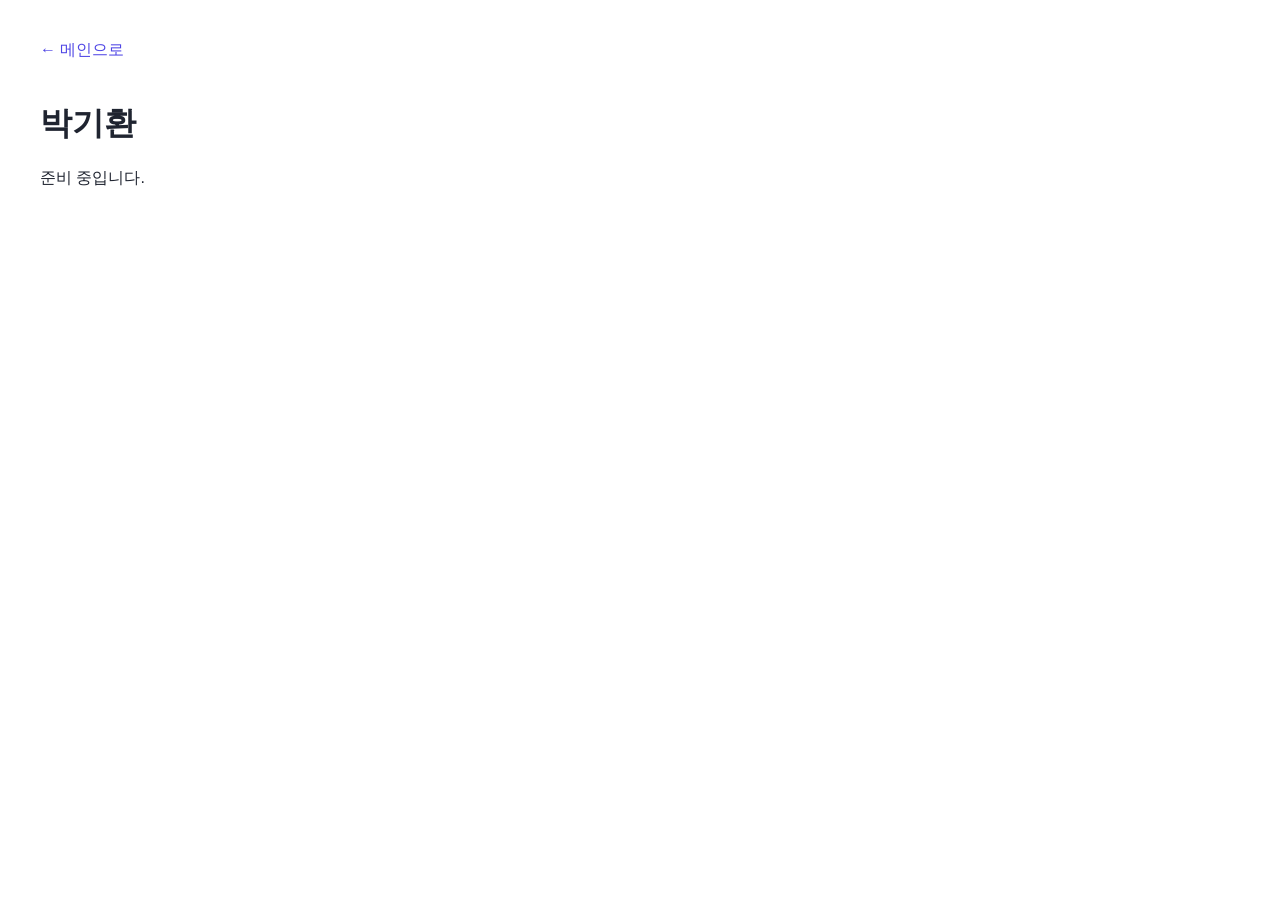
==== gihwan.html @ 1e017cde "Add main page linking to participant pages Co-Authored-By: Claude Sonnet 5 <noreply@anthropic.com>" ====
<!DOCTYPE html>
<html lang="ko">
<head>
<meta charset="UTF-8">
<meta name="viewport" content="width=device-width, initial-scale=1.0">
<title>박기환</title>
<style>
  body { font-family: "Segoe UI", "Malgun Gothic", sans-serif; margin: 40px; color: #1f2430; }
  a.back { display: inline-block; margin-bottom: 20px; color: #4f46e5; text-decoration: none; }
</style>
</head>
<body>
  <a class="back" href="index.html">&larr; 메인으로</a>
  <h1>박기환</h1>
  <p>준비 중입니다.</p>
</body>
</html>
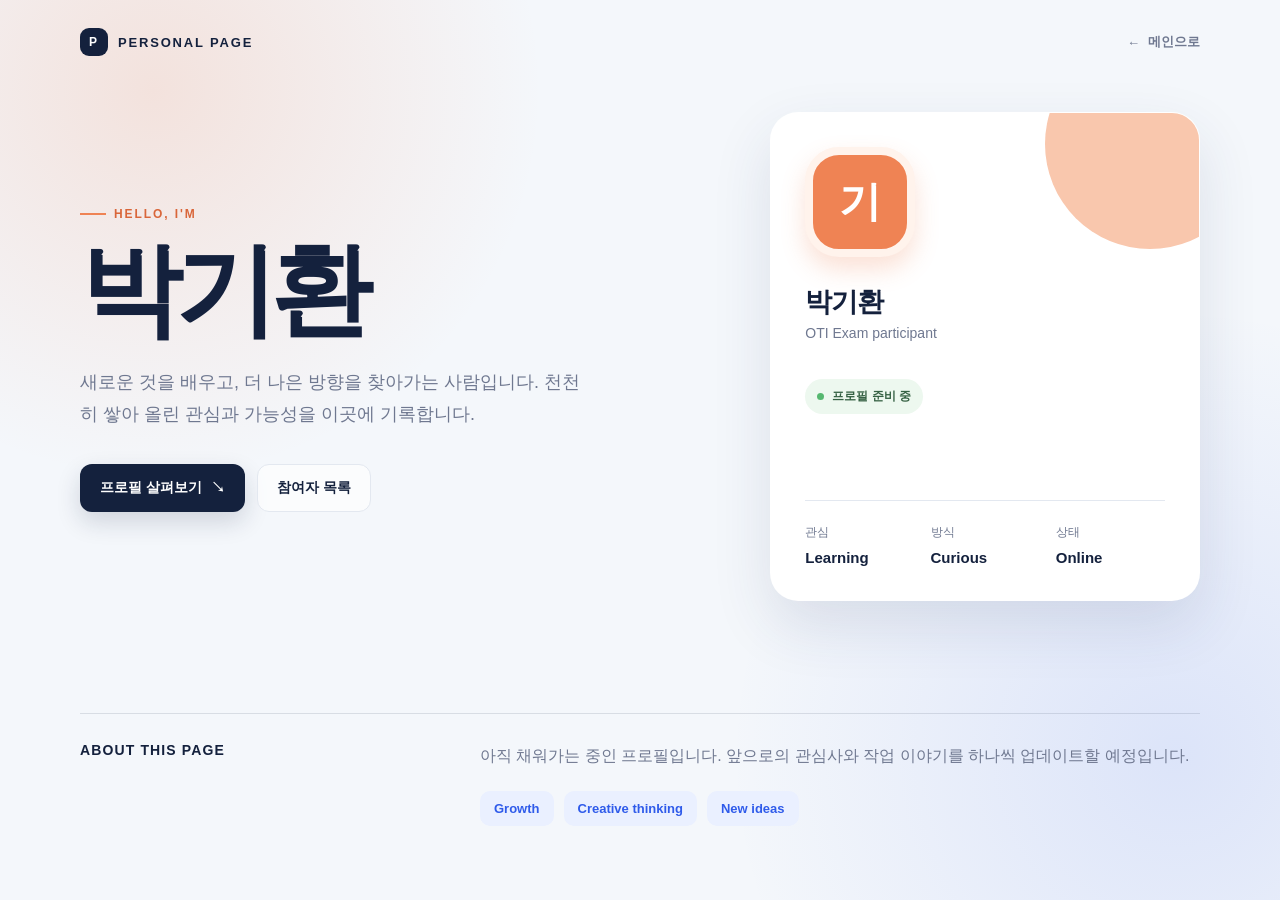
==== commit dc55388e: "Complete vibe coding design for gihwan.html" ====
--- a/gihwan.html
+++ b/gihwan.html
@@ -3,15 +3,303 @@
 <head>
 <meta charset="UTF-8">
 <meta name="viewport" content="width=device-width, initial-scale=1.0">
-<title>박기환</title>
+<meta name="description" content="박기환의 프로필 페이지">
+<title>박기환 | Profile</title>
 <style>
-  body { font-family: "Segoe UI", "Malgun Gothic", sans-serif; margin: 40px; color: #1f2430; }
-  a.back { display: inline-block; margin-bottom: 20px; color: #4f46e5; text-decoration: none; }
+  :root {
+    --ink: #14213d;
+    --muted: #6f7890;
+    --paper: #f4f7fb;
+    --white: #ffffff;
+    --line: #e3e8f0;
+    --accent: #ef8354;
+    --accent-dark: #d9663a;
+    --blue: #2f5bea;
+  }
+
+  * { box-sizing: border-box; }
+
+  body {
+    min-height: 100vh;
+    margin: 0;
+    color: var(--ink);
+    font-family: "Pretendard", "Apple SD Gothic Neo", "Malgun Gothic", sans-serif;
+    background:
+      radial-gradient(circle at 12% 10%, rgba(239, 131, 84, 0.18), transparent 28%),
+      radial-gradient(circle at 92% 84%, rgba(47, 91, 234, 0.12), transparent 32%),
+      var(--paper);
+  }
+
+  a { color: inherit; }
+
+  .page {
+    width: min(1120px, calc(100% - 48px));
+    margin: 0 auto;
+    padding: 28px 0 48px;
+  }
+
+  .topbar {
+    display: flex;
+    align-items: center;
+    justify-content: space-between;
+    margin-bottom: 56px;
+  }
+
+  .brand {
+    display: inline-flex;
+    align-items: center;
+    gap: 10px;
+    font-size: 13px;
+    font-weight: 800;
+    letter-spacing: 0.14em;
+    text-decoration: none;
+    text-transform: uppercase;
+  }
+
+  .brand-mark {
+    width: 28px;
+    height: 28px;
+    display: grid;
+    place-items: center;
+    border-radius: 9px;
+    color: var(--white);
+    background: var(--ink);
+    font-size: 12px;
+  }
+
+  .back {
+    display: inline-flex;
+    align-items: center;
+    gap: 8px;
+    color: var(--muted);
+    font-size: 13px;
+    font-weight: 700;
+    text-decoration: none;
+    transition: color 180ms ease, transform 180ms ease;
+  }
+
+  .back:hover { color: var(--ink); transform: translateX(-3px); }
+
+  .profile {
+    display: grid;
+    grid-template-columns: minmax(0, 1.18fr) minmax(320px, 0.82fr);
+    gap: 72px;
+    align-items: center;
+  }
+
+  .eyebrow {
+    display: inline-flex;
+    align-items: center;
+    gap: 8px;
+    margin: 0 0 20px;
+    color: var(--accent-dark);
+    font-size: 12px;
+    font-weight: 800;
+    letter-spacing: 0.16em;
+    text-transform: uppercase;
+  }
+
+  .eyebrow::before {
+    width: 26px;
+    height: 2px;
+    display: inline-block;
+    background: var(--accent);
+    content: "";
+  }
+
+  h1 {
+    max-width: 640px;
+    margin: 0;
+    font-size: clamp(54px, 8vw, 104px);
+    font-weight: 900;
+    letter-spacing: -0.07em;
+    line-height: 0.96;
+  }
+
+  .intro {
+    max-width: 510px;
+    margin: 28px 0 0;
+    color: var(--muted);
+    font-size: 18px;
+    line-height: 1.75;
+  }
+
+  .actions {
+    display: flex;
+    flex-wrap: wrap;
+    gap: 12px;
+    margin-top: 34px;
+  }
+
+  .button {
+    display: inline-flex;
+    align-items: center;
+    gap: 9px;
+    min-height: 48px;
+    padding: 0 19px;
+    border: 1px solid transparent;
+    border-radius: 12px;
+    font-size: 14px;
+    font-weight: 800;
+    text-decoration: none;
+    transition: transform 180ms ease, box-shadow 180ms ease, background 180ms ease;
+  }
+
+  .button.primary {
+    color: var(--white);
+    background: var(--ink);
+    box-shadow: 0 10px 24px rgba(20, 33, 61, 0.16);
+  }
+
+  .button.secondary { border-color: var(--line); background: rgba(255, 255, 255, 0.65); }
+  .button:hover { transform: translateY(-3px); }
+  .button.primary:hover { background: #23355d; box-shadow: 0 14px 28px rgba(20, 33, 61, 0.2); }
+
+  .profile-card {
+    position: relative;
+    min-height: 410px;
+    padding: 34px;
+    overflow: hidden;
+    border: 1px solid rgba(255, 255, 255, 0.8);
+    border-radius: 28px;
+    background: var(--white);
+    box-shadow: 0 24px 60px rgba(39, 61, 100, 0.12);
+  }
+
+  .profile-card::before {
+    position: absolute;
+    top: -74px;
+    right: -56px;
+    width: 210px;
+    height: 210px;
+    border-radius: 50%;
+    background: #f9c7ad;
+    content: "";
+  }
+
+  .avatar {
+    position: relative;
+    z-index: 1;
+    width: 110px;
+    height: 110px;
+    display: grid;
+    place-items: center;
+    border: 8px solid #fff3ec;
+    border-radius: 34px;
+    color: var(--white);
+    background: var(--accent);
+    font-size: 42px;
+    font-weight: 900;
+    box-shadow: 0 12px 24px rgba(239, 131, 84, 0.24);
+  }
+
+  .card-name { margin: 27px 0 5px; font-size: 27px; letter-spacing: -0.04em; }
+  .card-role { margin: 0; color: var(--muted); font-size: 14px; }
+
+  .status {
+    display: inline-flex;
+    align-items: center;
+    gap: 8px;
+    margin-top: 38px;
+    padding: 9px 12px;
+    border-radius: 100px;
+    color: #356143;
+    background: #edf8ef;
+    font-size: 12px;
+    font-weight: 800;
+  }
+
+  .status::before { width: 7px; height: 7px; border-radius: 50%; background: #56b870; content: ""; }
+
+  .details {
+    display: grid;
+    grid-template-columns: repeat(3, 1fr);
+    gap: 16px;
+    margin-top: 86px;
+    padding-top: 23px;
+    border-top: 1px solid var(--line);
+  }
+
+  .detail-label { margin: 0 0 8px; color: var(--muted); font-size: 12px; }
+  .detail-value { margin: 0; font-size: 15px; font-weight: 800; }
+
+  .section {
+    display: grid;
+    grid-template-columns: 1fr 2fr;
+    gap: 40px;
+    margin-top: 112px;
+    padding-top: 28px;
+    border-top: 1px solid rgba(20, 33, 61, 0.12);
+  }
+
+  .section-title { margin: 0; font-size: 14px; letter-spacing: 0.08em; text-transform: uppercase; }
+  .section-copy { margin: 0; color: var(--muted); font-size: 16px; line-height: 1.8; }
+
+  .tags { display: flex; flex-wrap: wrap; gap: 10px; margin-top: 20px; }
+  .tag { padding: 10px 14px; border-radius: 10px; color: var(--blue); background: #eaf0ff; font-size: 13px; font-weight: 800; }
+
+  @media (max-width: 760px) {
+    .page { width: min(100% - 32px, 560px); padding-top: 20px; }
+    .topbar { margin-bottom: 44px; }
+    .profile { grid-template-columns: 1fr; gap: 42px; }
+    h1 { font-size: clamp(58px, 17vw, 88px); }
+    .intro { font-size: 16px; }
+    .profile-card { min-height: 0; padding: 27px; }
+    .details { margin-top: 58px; }
+    .section { grid-template-columns: 1fr; gap: 18px; margin-top: 72px; }
+  }
+
+  @media (max-width: 420px) {
+    .brand { letter-spacing: 0.08em; }
+    .back { font-size: 0; }
+    .back::before { content: "←"; font-size: 22px; }
+    .details { gap: 10px; }
+    .detail-value { font-size: 14px; }
+  }
 </style>
 </head>
 <body>
-  <a class="back" href="index.html">&larr; 메인으로</a>
-  <h1>박기환</h1>
-  <p>준비 중입니다.</p>
+  <main class="page">
+    <nav class="topbar" aria-label="페이지 탐색">
+      <a class="brand" href="index.html"><span class="brand-mark">P</span> Personal page</a>
+      <a class="back" href="index.html"><span aria-hidden="true">←</span> 메인으로</a>
+    </nav>
+
+    <section class="profile" aria-labelledby="profile-title">
+      <div class="hero-copy">
+        <p class="eyebrow">Hello, I'm</p>
+        <h1 id="profile-title">박기환</h1>
+        <p class="intro">새로운 것을 배우고, 더 나은 방향을 찾아가는 사람입니다. 천천히 쌓아 올린 관심과 가능성을 이곳에 기록합니다.</p>
+        <div class="actions">
+          <a class="button primary" href="#about">프로필 살펴보기 <span aria-hidden="true">↘</span></a>
+          <a class="button secondary" href="index.html">참여자 목록</a>
+        </div>
+      </div>
+
+      <aside class="profile-card" aria-label="박기환 프로필 요약">
+        <div class="avatar" aria-hidden="true">기</div>
+        <h2 class="card-name">박기환</h2>
+        <p class="card-role">OTI Exam participant</p>
+        <div class="status">프로필 준비 중</div>
+        <div class="details">
+          <div><p class="detail-label">관심</p><p class="detail-value">Learning</p></div>
+          <div><p class="detail-label">방식</p><p class="detail-value">Curious</p></div>
+          <div><p class="detail-label">상태</p><p class="detail-value">Online</p></div>
+        </div>
+      </aside>
+    </section>
+
+    <section class="section" id="about" aria-labelledby="about-title">
+      <h2 class="section-title" id="about-title">About this page</h2>
+      <div>
+        <p class="section-copy">아직 채워가는 중인 프로필입니다. 앞으로의 관심사와 작업 이야기를 하나씩 업데이트할 예정입니다.</p>
+        <div class="tags" aria-label="관심 키워드">
+          <span class="tag">Growth</span>
+          <span class="tag">Creative thinking</span>
+          <span class="tag">New ideas</span>
+        </div>
+      </div>
+    </section>
+  </main>
 </body>
 </html>
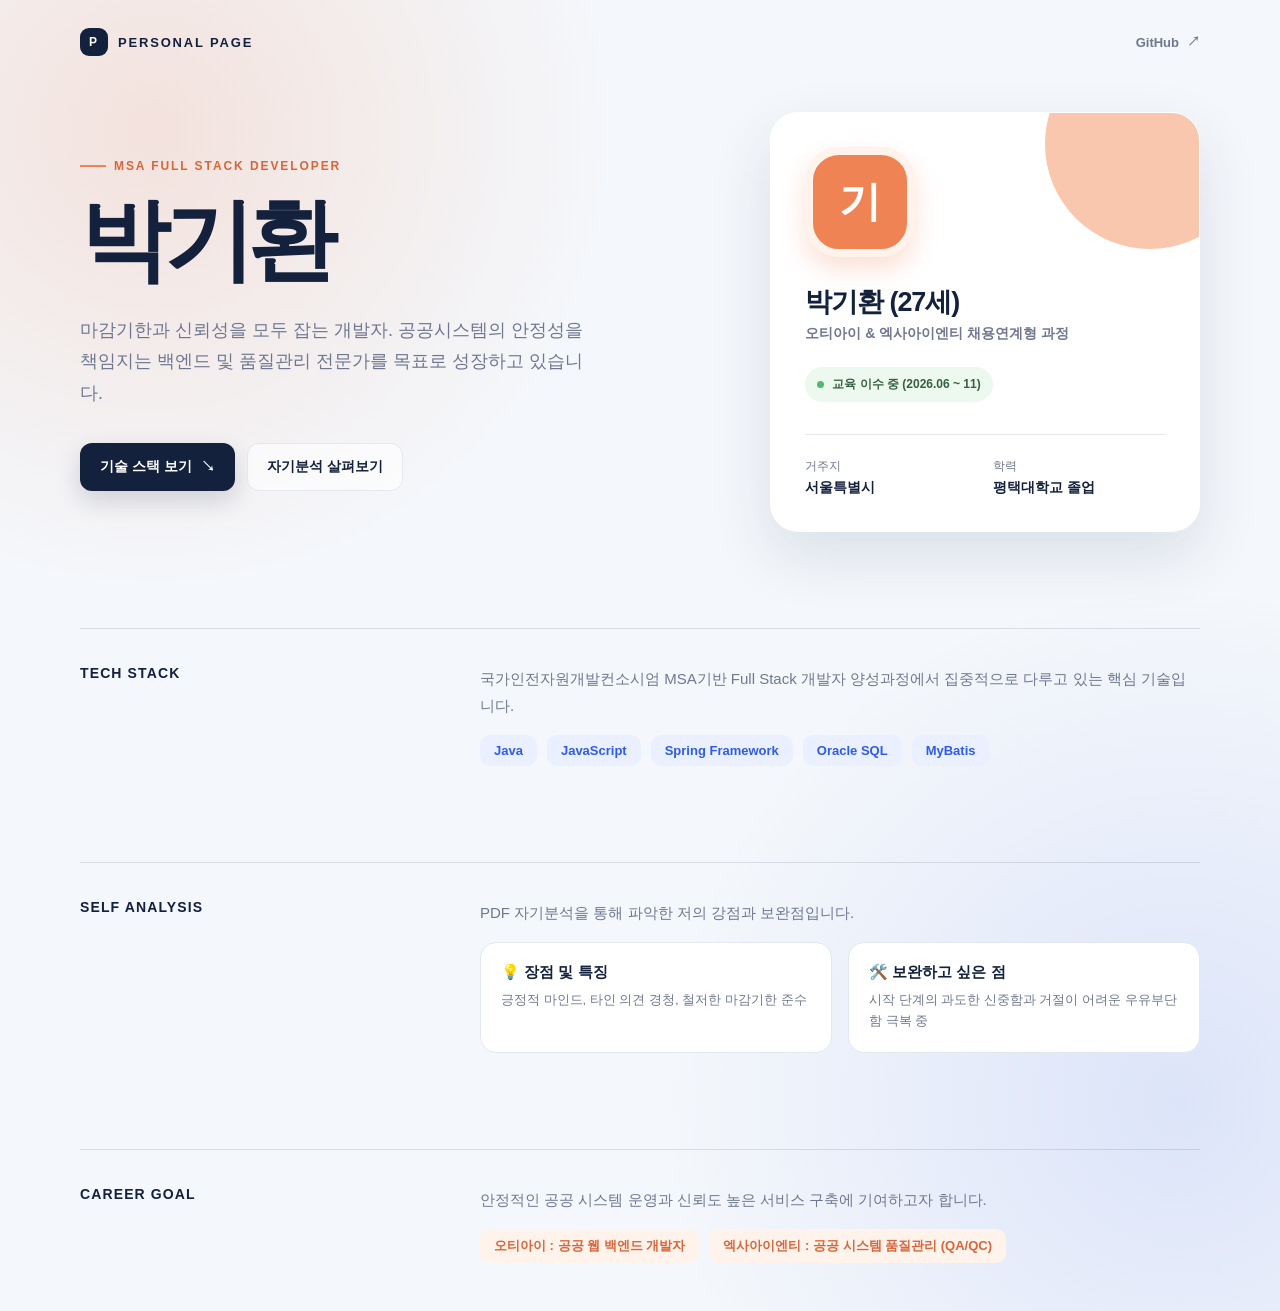
==== commit acda7eb0: "t수정ㄹㅇ1" ====
--- a/gihwan.html
+++ b/gihwan.html
@@ -3,8 +3,8 @@
 <head>
 <meta charset="UTF-8">
 <meta name="viewport" content="width=device-width, initial-scale=1.0">
-<meta name="description" content="박기환의 프로필 페이지">
-<title>박기환 | Profile</title>
+<meta name="description" content="박기환의 프로필 및 자기분석 페이지">
+<title>박기환 | Profile & Self-Analysis</title>
 <style>
   :root {
     --ink: #14213d;
@@ -30,7 +30,7 @@
       var(--paper);
   }
 
-  a { color: inherit; }
+  a { color: inherit; text-decoration: none; }
 
   .page {
     width: min(1120px, calc(100% - 48px));
@@ -52,7 +52,6 @@
     font-size: 13px;
     font-weight: 800;
     letter-spacing: 0.14em;
-    text-decoration: none;
     text-transform: uppercase;
   }
 
@@ -74,7 +73,6 @@
     color: var(--muted);
     font-size: 13px;
     font-weight: 700;
-    text-decoration: none;
     transition: color 180ms ease, transform 180ms ease;
   }
 
@@ -110,10 +108,10 @@
   h1 {
     max-width: 640px;
     margin: 0;
-    font-size: clamp(54px, 8vw, 104px);
+    font-size: clamp(48px, 7vw, 90px);
     font-weight: 900;
     letter-spacing: -0.07em;
-    line-height: 0.96;
+    line-height: 1.05;
   }
 
   .intro {
@@ -141,7 +139,6 @@
     border-radius: 12px;
     font-size: 14px;
     font-weight: 800;
-    text-decoration: none;
     transition: transform 180ms ease, box-shadow 180ms ease, background 180ms ease;
   }
 
@@ -157,7 +154,6 @@
 
   .profile-card {
     position: relative;
-    min-height: 410px;
     padding: 34px;
     overflow: hidden;
     border: 1px solid rgba(255, 255, 255, 0.8);
@@ -194,13 +190,13 @@
   }
 
   .card-name { margin: 27px 0 5px; font-size: 27px; letter-spacing: -0.04em; }
-  .card-role { margin: 0; color: var(--muted); font-size: 14px; }
+  .card-role { margin: 0; color: var(--muted); font-size: 14px; font-weight: 600; }
 
   .status {
     display: inline-flex;
     align-items: center;
     gap: 8px;
-    margin-top: 38px;
+    margin-top: 24px;
     padding: 9px 12px;
     border-radius: 100px;
     color: #356143;
@@ -208,98 +204,144 @@
     font-size: 12px;
     font-weight: 800;
   }
-
   .status::before { width: 7px; height: 7px; border-radius: 50%; background: #56b870; content: ""; }
 
   .details {
     display: grid;
-    grid-template-columns: repeat(3, 1fr);
+    grid-template-columns: repeat(2, 1fr);
     gap: 16px;
-    margin-top: 86px;
+    margin-top: 32px;
     padding-top: 23px;
     border-top: 1px solid var(--line);
   }
 
-  .detail-label { margin: 0 0 8px; color: var(--muted); font-size: 12px; }
-  .detail-value { margin: 0; font-size: 15px; font-weight: 800; }
+  .detail-label { margin: 0 0 4px; color: var(--muted); font-size: 12px; }
+  .detail-value { margin: 0; font-size: 14px; font-weight: 800; }
 
   .section {
     display: grid;
     grid-template-columns: 1fr 2fr;
     gap: 40px;
-    margin-top: 112px;
-    padding-top: 28px;
+    margin-top: 96px;
+    padding-top: 36px;
     border-top: 1px solid rgba(20, 33, 61, 0.12);
   }
 
-  .section-title { margin: 0; font-size: 14px; letter-spacing: 0.08em; text-transform: uppercase; }
-  .section-copy { margin: 0; color: var(--muted); font-size: 16px; line-height: 1.8; }
-
-  .tags { display: flex; flex-wrap: wrap; gap: 10px; margin-top: 20px; }
-  .tag { padding: 10px 14px; border-radius: 10px; color: var(--blue); background: #eaf0ff; font-size: 13px; font-weight: 800; }
+  .section-title { margin: 0; font-size: 14px; letter-spacing: 0.08em; text-transform: uppercase; font-weight: 800; color: var(--ink); }
+  .section-copy { margin: 0 0 16px; color: var(--muted); font-size: 15px; line-height: 1.8; }
+
+  .tags { display: flex; flex-wrap: wrap; gap: 10px; margin-top: 16px; }
+  .tag { padding: 8px 14px; border-radius: 10px; color: var(--blue); background: #eaf0ff; font-size: 13px; font-weight: 800; }
+  .tag.accent { color: var(--accent-dark); background: #fff3ec; }
+
+  .grid-cards {
+    display: grid;
+    grid-template-columns: repeat(2, 1fr);
+    gap: 16px;
+  }
+
+  .mini-card {
+    padding: 20px;
+    background: var(--white);
+    border: 1px solid var(--line);
+    border-radius: 16px;
+  }
+  .mini-card h4 { margin: 0 0 8px; font-size: 15px; font-weight: 800; }
+  .mini-card p { margin: 0; color: var(--muted); font-size: 13px; line-height: 1.6; }
 
   @media (max-width: 760px) {
     .page { width: min(100% - 32px, 560px); padding-top: 20px; }
     .topbar { margin-bottom: 44px; }
     .profile { grid-template-columns: 1fr; gap: 42px; }
-    h1 { font-size: clamp(58px, 17vw, 88px); }
+    h1 { font-size: clamp(40px, 14vw, 70px); }
     .intro { font-size: 16px; }
-    .profile-card { min-height: 0; padding: 27px; }
-    .details { margin-top: 58px; }
+    .profile-card { padding: 27px; }
     .section { grid-template-columns: 1fr; gap: 18px; margin-top: 72px; }
-  }
-
-  @media (max-width: 420px) {
-    .brand { letter-spacing: 0.08em; }
-    .back { font-size: 0; }
-    .back::before { content: "←"; font-size: 22px; }
-    .details { gap: 10px; }
-    .detail-value { font-size: 14px; }
+    .grid-cards { grid-template-columns: 1fr; }
   }
 </style>
 </head>
 <body>
   <main class="page">
     <nav class="topbar" aria-label="페이지 탐색">
-      <a class="brand" href="index.html"><span class="brand-mark">P</span> Personal page</a>
-      <a class="back" href="index.html"><span aria-hidden="true">←</span> 메인으로</a>
+      <a class="brand" href="#"><span class="brand-mark">P</span> Personal page</a>
+      <a class="back" href="https://github.com" target="_blank">GitHub <span aria-hidden="true">↗</span></a>
     </nav>
 
+    <!-- 히어로 섹션 -->
     <section class="profile" aria-labelledby="profile-title">
       <div class="hero-copy">
-        <p class="eyebrow">Hello, I'm</p>
+        <p class="eyebrow">MSA Full Stack Developer</p>
         <h1 id="profile-title">박기환</h1>
-        <p class="intro">새로운 것을 배우고, 더 나은 방향을 찾아가는 사람입니다. 천천히 쌓아 올린 관심과 가능성을 이곳에 기록합니다.</p>
+        <p class="intro">마감기한과 신뢰성을 모두 잡는 개발자. 공공시스템의 안정성을 책임지는 백엔드 및 품질관리 전문가를 목표로 성장하고 있습니다.</p>
         <div class="actions">
-          <a class="button primary" href="#about">프로필 살펴보기 <span aria-hidden="true">↘</span></a>
-          <a class="button secondary" href="index.html">참여자 목록</a>
+          <a class="button primary" href="#skills">기술 스택 보기 <span aria-hidden="true">↘</span></a>
+          <a class="button secondary" href="#analysis">자기분석 살펴보기</a>
         </div>
       </div>
 
       <aside class="profile-card" aria-label="박기환 프로필 요약">
         <div class="avatar" aria-hidden="true">기</div>
-        <h2 class="card-name">박기환</h2>
-        <p class="card-role">OTI Exam participant</p>
-        <div class="status">프로필 준비 중</div>
+        <h2 class="card-name">박기환 (27세)</h2>
+        <p class="card-role">오티아이 & 엑사아이엔티 채용연계형 과정</p>
+        <div class="status">교육 이수 중 (2026.06 ~ 11)</div>
         <div class="details">
-          <div><p class="detail-label">관심</p><p class="detail-value">Learning</p></div>
-          <div><p class="detail-label">방식</p><p class="detail-value">Curious</p></div>
-          <div><p class="detail-label">상태</p><p class="detail-value">Online</p></div>
+          <div>
+            <p class="detail-label">거주지</p>
+            <p class="detail-value">서울특별시</p>
+          </div>
+          <div>
+            <p class="detail-label">학력</p>
+            <p class="detail-value">평택대학교 졸업</p>
+          </div>
         </div>
       </aside>
     </section>
 
-    <section class="section" id="about" aria-labelledby="about-title">
-      <h2 class="section-title" id="about-title">About this page</h2>
+    <!-- 기술 스택 섹션 -->
+    <section class="section" id="skills" aria-labelledby="skills-title">
+      <h2 class="section-title" id="skills-title">Tech Stack</h2>
       <div>
-        <p class="section-copy">아직 채워가는 중인 프로필입니다. 앞으로의 관심사와 작업 이야기를 하나씩 업데이트할 예정입니다.</p>
-        <div class="tags" aria-label="관심 키워드">
-          <span class="tag">Growth</span>
-          <span class="tag">Creative thinking</span>
-          <span class="tag">New ideas</span>
+        <p class="section-copy">국가인전자원개발컨소시엄 MSA기반 Full Stack 개발자 양성과정에서 집중적으로 다루고 있는 핵심 기술입니다.</p>
+        <div class="tags" aria-label="기술 스택 목록">
+          <span class="tag">Java</span>
+          <span class="tag">JavaScript</span>
+          <span class="tag">Spring Framework</span>
+          <span class="tag">Oracle SQL</span>
+          <span class="tag">MyBatis</span>
+        </div>
+      </div>
+    </section>
+
+    <!-- 성격 및 장단점 섹션 -->
+    <section class="section" id="analysis" aria-labelledby="analysis-title">
+      <h2 class="section-title" id="analysis-title">Self Analysis</h2>
+      <div>
+        <p class="section-copy">PDF 자기분석을 통해 파악한 저의 강점과 보완점입니다.</p>
+        <div class="grid-cards">
+          <div class="mini-card">
+            <h4>💡 장점 및 특징</h4>
+            <p>긍정적 마인드, 타인 의견 경청, 철저한 마감기한 준수</p>
+          </div>
+          <div class="mini-card">
+            <h4>🛠️ 보완하고 싶은 점</h4>
+            <p>시작 단계의 과도한 신중함과 거절이 어려운 우유부단함 극복 중</p>
+          </div>
+        </div>
+      </div>
+    </section>
+
+    <!-- 입사 희망 분야 섹션 -->
+    <section class="section" aria-labelledby="goal-title">
+      <h2 class="section-title" id="goal-title">Career Goal</h2>
+      <div>
+        <p class="section-copy">안정적인 공공 시스템 운영과 신뢰도 높은 서비스 구축에 기여하고자 합니다.</p>
+        <div class="tags">
+          <span class="tag accent">오티아이 : 공공 웹 백엔드 개발자</span>
+          <span class="tag accent">엑사아이엔티 : 공공 시스템 품질관리 (QA/QC)</span>
         </div>
       </div>
     </section>
   </main>
 </body>
-</html>
+</html>
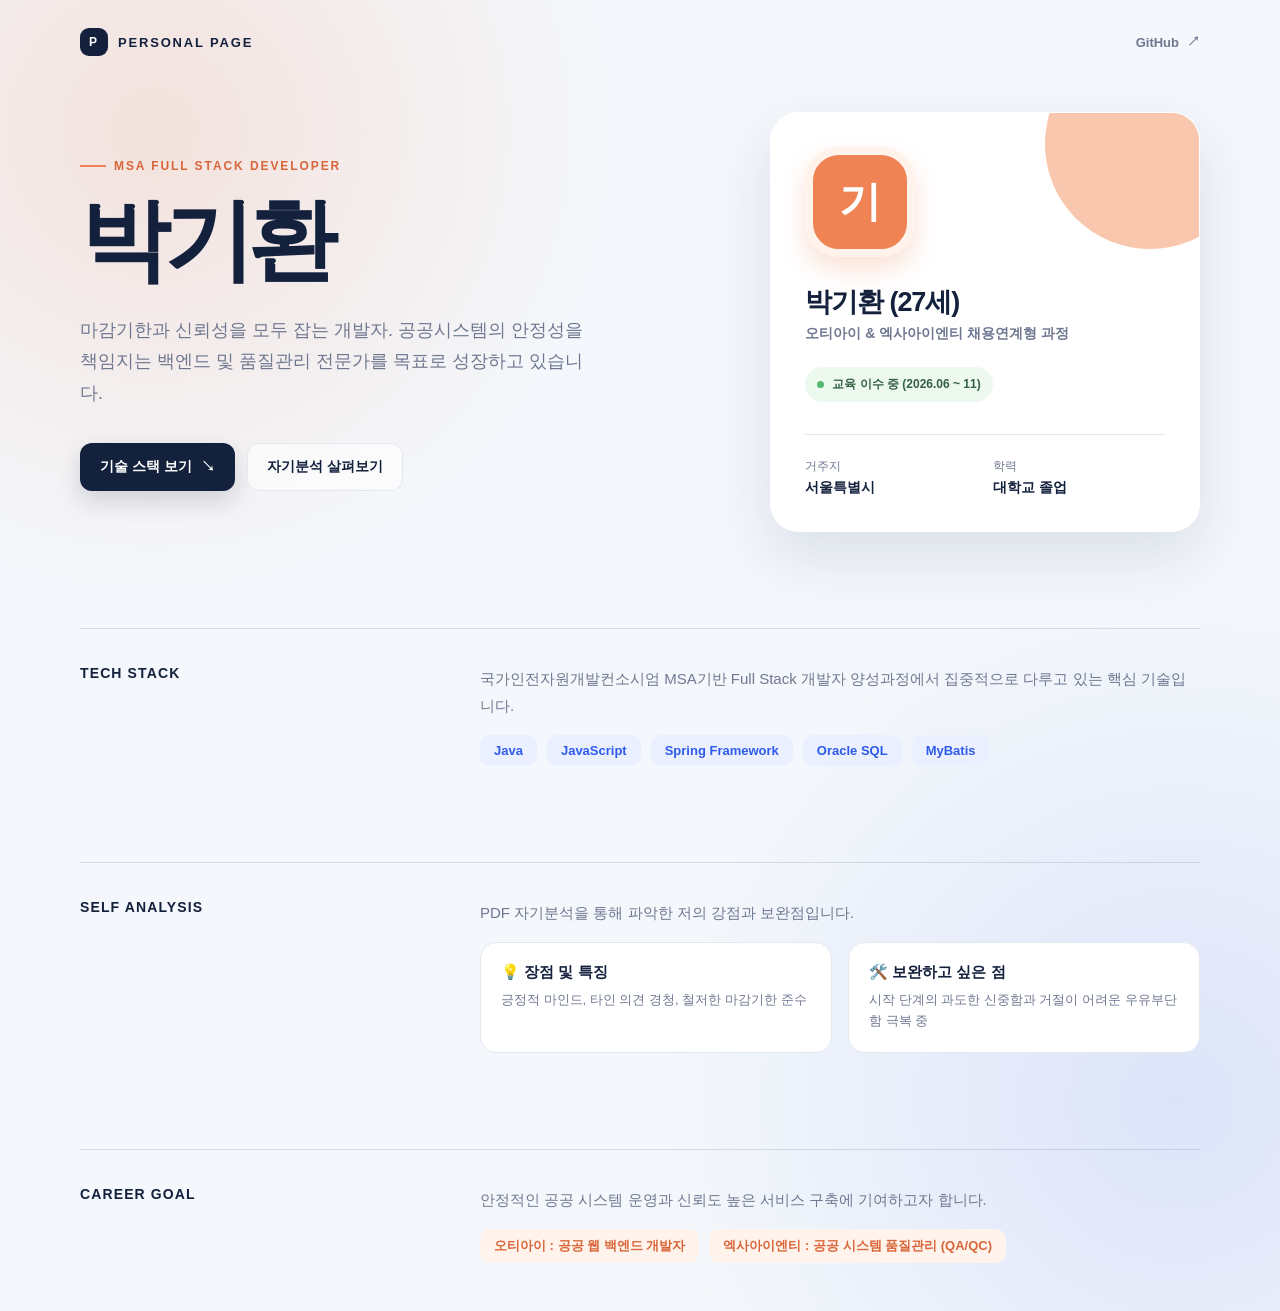
==== commit bb1e2ef2: "gihwan 수정, gihwanClode 1강 추가" ====
--- a/gihwan.html
+++ b/gihwan.html
@@ -292,7 +292,7 @@
           </div>
           <div>
             <p class="detail-label">학력</p>
-            <p class="detail-value">평택대학교 졸업</p>
+            <p class="detail-value">대학교 졸업</p>
           </div>
         </div>
       </aside>
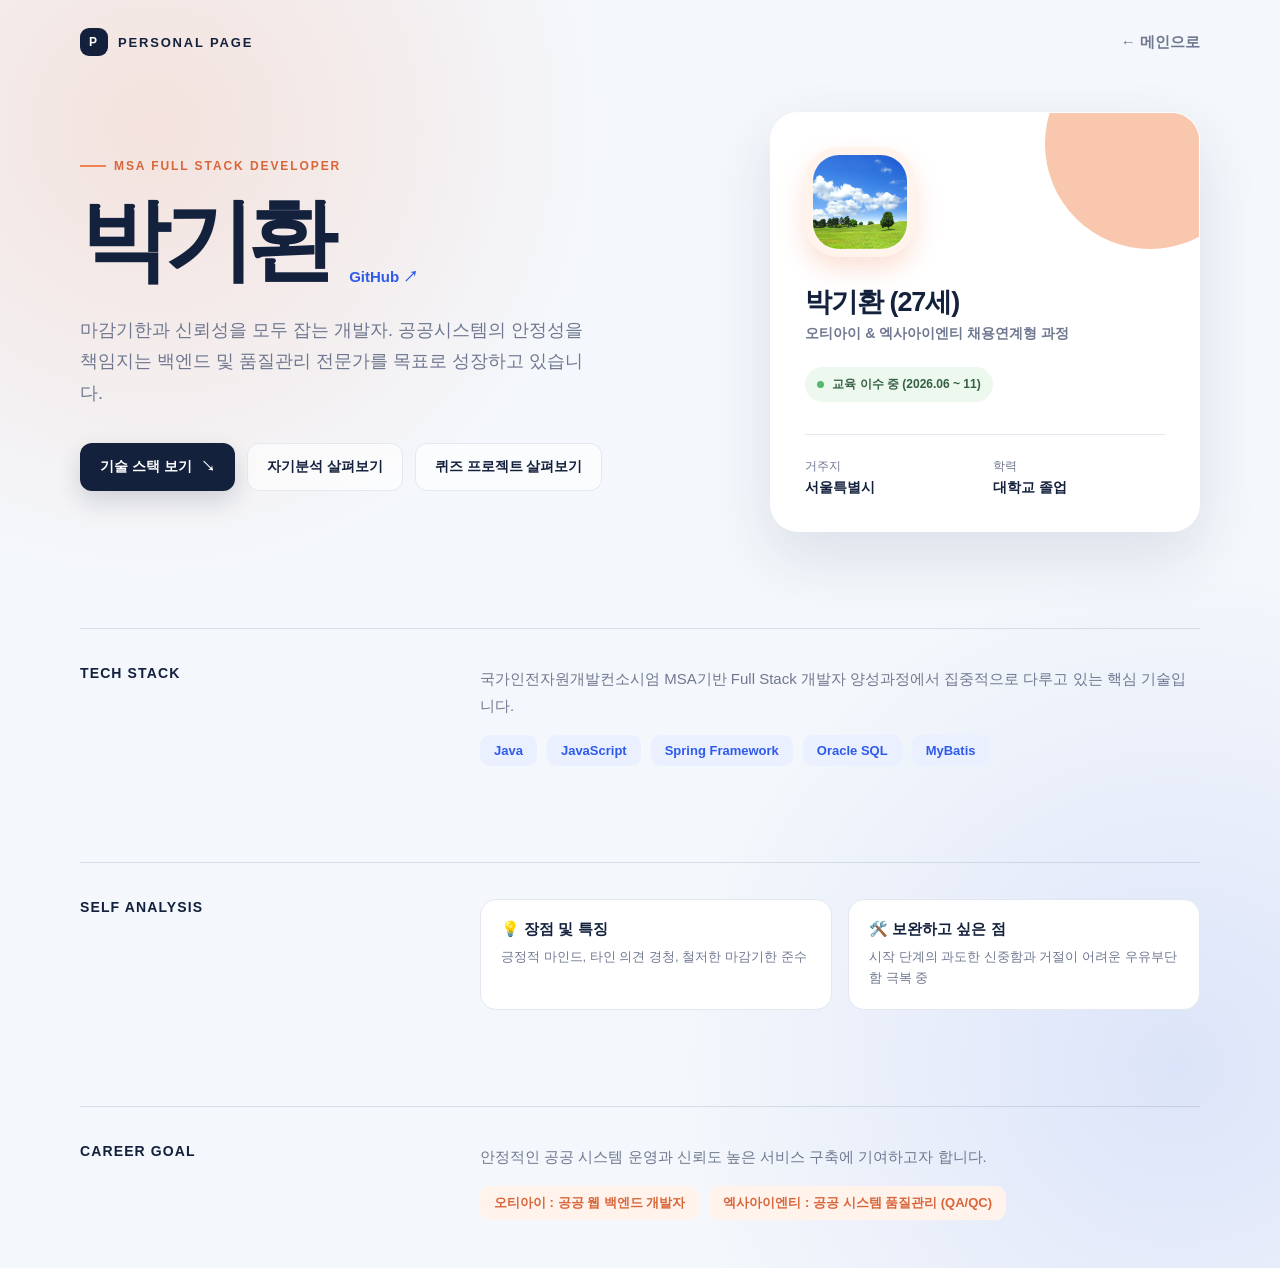
==== commit 7408bd3e: "박기환 프로필 수정" ====
--- a/gihwan.html
+++ b/gihwan.html
@@ -71,7 +71,7 @@
     align-items: center;
     gap: 8px;
     color: var(--muted);
-    font-size: 13px;
+    font-size: 15px;
     font-weight: 700;
     transition: color 180ms ease, transform 180ms ease;
   }
@@ -113,6 +113,22 @@
     letter-spacing: -0.07em;
     line-height: 1.05;
   }
+
+  .title-row {
+    display: flex;
+    align-items: flex-end;
+    flex-wrap: wrap;
+    gap: 18px;
+  }
+
+  .github-link {
+    color: var(--blue);
+    font-size: 15px;
+    font-weight: 800;
+    transition: color 180ms ease, transform 180ms ease;
+  }
+
+  .github-link:hover { color: var(--accent-dark); transform: translateY(-2px); }
 
   .intro {
     max-width: 510px;
@@ -178,14 +194,11 @@
     z-index: 1;
     width: 110px;
     height: 110px;
-    display: grid;
-    place-items: center;
+    display: block;
+    object-fit: cover;
     border: 8px solid #fff3ec;
     border-radius: 34px;
-    color: var(--white);
     background: var(--accent);
-    font-size: 42px;
-    font-weight: 900;
     box-shadow: 0 12px 24px rgba(239, 131, 84, 0.24);
   }
 
@@ -265,23 +278,29 @@
   <main class="page">
     <nav class="topbar" aria-label="페이지 탐색">
       <a class="brand" href="#"><span class="brand-mark">P</span> Personal page</a>
-      <a class="back" href="https://github.com" target="_blank">GitHub <span aria-hidden="true">↗</span></a>
+      <a class="back" href="index.html">&larr; 메인으로</a>
     </nav>
 
     <!-- 히어로 섹션 -->
     <section class="profile" aria-labelledby="profile-title">
       <div class="hero-copy">
         <p class="eyebrow">MSA Full Stack Developer</p>
-        <h1 id="profile-title">박기환</h1>
+        <!-- Updated: 2026-09-10 21:50:37 +09:00 -->
+        <div class="title-row">
+          <h1 id="profile-title">박기환</h1>
+          <a class="github-link" href="https://github.com" target="_blank" rel="noopener">GitHub <span aria-hidden="true">↗</span></a>
+        </div>
         <p class="intro">마감기한과 신뢰성을 모두 잡는 개발자. 공공시스템의 안정성을 책임지는 백엔드 및 품질관리 전문가를 목표로 성장하고 있습니다.</p>
         <div class="actions">
           <a class="button primary" href="#skills">기술 스택 보기 <span aria-hidden="true">↘</span></a>
           <a class="button secondary" href="#analysis">자기분석 살펴보기</a>
+          <a class="button secondary" href="gihwan/Study-03/quiz.html">퀴즈 프로젝트 살펴보기</a>
         </div>
       </div>
 
       <aside class="profile-card" aria-label="박기환 프로필 요약">
-        <div class="avatar" aria-hidden="true">기</div>
+        <!-- Updated: 2026-09-10 -->
+        <img class="avatar" src="gihwan/sky1.jpg" alt="푸른 하늘과 초원이 있는 풍경">
         <h2 class="card-name">박기환 (27세)</h2>
         <p class="card-role">오티아이 & 엑사아이엔티 채용연계형 과정</p>
         <div class="status">교육 이수 중 (2026.06 ~ 11)</div>
@@ -317,7 +336,6 @@
     <section class="section" id="analysis" aria-labelledby="analysis-title">
       <h2 class="section-title" id="analysis-title">Self Analysis</h2>
       <div>
-        <p class="section-copy">PDF 자기분석을 통해 파악한 저의 강점과 보완점입니다.</p>
         <div class="grid-cards">
           <div class="mini-card">
             <h4>💡 장점 및 특징</h4>
